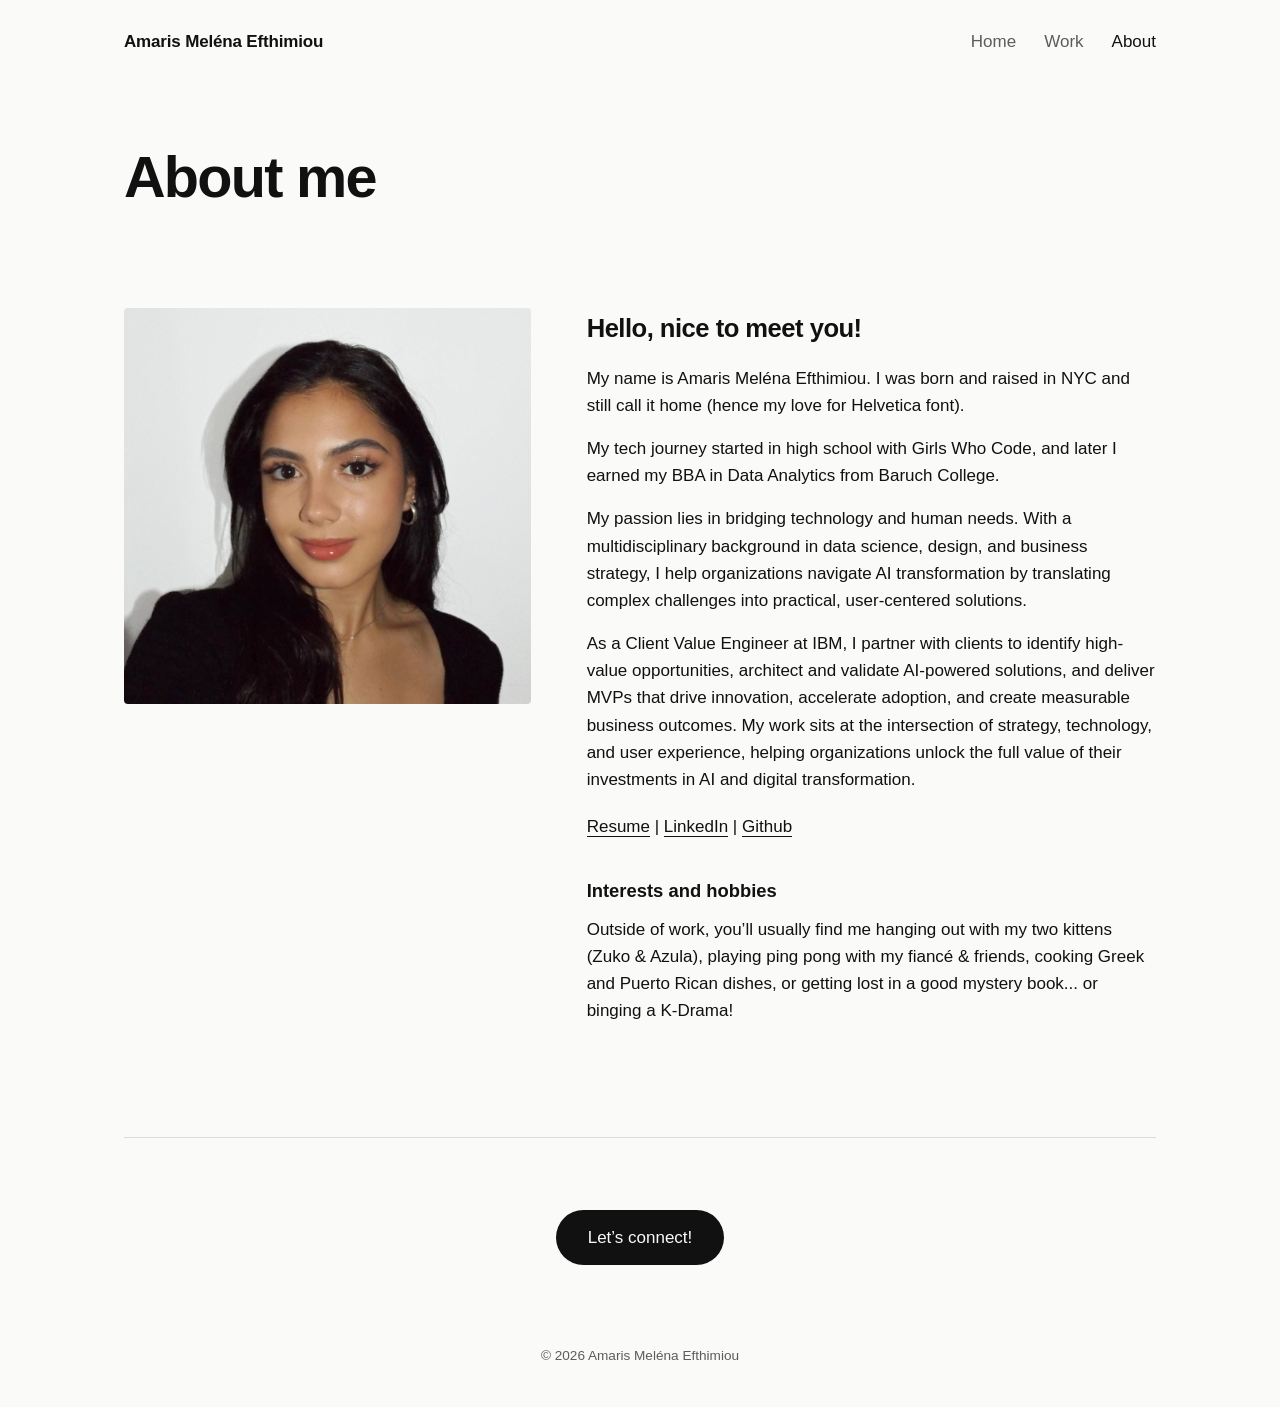
==== about.html @ 48e760cc "Update about.html" ====
<!doctype html>
<html lang="en">
<head>
  <meta charset="utf-8">
  <meta name="viewport" content="width=device-width, initial-scale=1">
  <title>About | Amaris Efthimiou</title>
  <meta name="description" content="About Amaris Meléna Efthimiou, Client Value Engineer at IBM.">
  <link rel="stylesheet" href="styles.css">
</head>
<body>
  <div class="wrap">
    <header class="site-header">
      <a class="site-name" href="index.html">Amaris Meléna Efthimiou</a>
      <nav class="site-nav">
        <a href="index.html">Home</a>
        <a href="work.html">Work</a>
        <a href="about.html" aria-current="page">About</a>
      </nav>
    </header>

    <main>
      <section class="page-intro">
        <h1>About me</h1>
      </section>

      <section class="about">
        <img src="assets/headshot.png" alt="Portrait of Amaris Meléna Efthimiou">
        <div>
          <h2>Hello, nice to meet you!</h2>
          <p>My name is Amaris Meléna Efthimiou. I was born and raised in NYC and still call it home (hence my love for Helvetica font).</p>
          <p>My tech journey started in high school with Girls Who Code, and later I earned my BBA in Data Analytics from Baruch College.</p>
          <p>My passion lies in bridging technology and human needs. With a multidisciplinary background in data science, design, and business strategy, I help organizations navigate AI transformation by translating complex challenges into practical, user-centered solutions.</p>
          <p>As a Client Value Engineer at IBM, I partner with clients to identify high-value opportunities, architect and validate AI-powered solutions, and deliver MVPs that drive innovation, accelerate adoption, and create measurable business outcomes. My work sits at the intersection of strategy, technology, and user experience, helping organizations unlock the full value of their investments in AI and digital transformation.</p>
          <p class="links">
            <!-- TODO: replace RESUME_URL and GITHUB_URL with your real links -->
            <a href="RESUME_URL" target="_blank" rel="noopener">Resume</a> |
            <a href="https://www.linkedin.com/in/amarisefthimiou/" target="_blank" rel="noopener">LinkedIn</a> |
            <a href="GITHUB_URL" target="_blank" rel="noopener">Github</a>
          </p>

          <h3>Interests and hobbies</h3>
          <p>Outside of work, you’ll usually find me hanging out with my two kittens (Zuko &amp; Azula), playing ping pong with my fiancé &amp; friends, cooking Greek and Puerto Rican dishes, or getting lost in a good mystery book... or binging a K-Drama!</p>
        </div>
      </section>
    </main>

    <section class="cta">
      <a class="btn" href="https://www.linkedin.com/in/amarisefthimiou/" target="_blank" rel="noopener">Let’s connect!</a>
    </section>
    <footer class="site-footer">© 2026 Amaris Meléna Efthimiou</footer>
  </div>
     <script src="sparkle.js"></script>
</body>
</html>
---- styles.css ----
:root {
  --bg: #fafaf8;
  --text: #111111;
  --muted: #5c5c5c;
  --rule: #dcdcd6;
  --accent: #111111;
  --max: 1080px;
  --font: "Helvetica Neue", Helvetica, Arial, sans-serif;
}

* { box-sizing: border-box; margin: 0; padding: 0; }

html { scroll-behavior: smooth; }

body {
  background: var(--bg);
  color: var(--text);
  font-family: var(--font);
  font-size: 17px;
  line-height: 1.6;
  -webkit-font-smoothing: antialiased;
}

a { color: inherit; }
img { max-width: 100%; display: block; }

.wrap { max-width: var(--max); margin: 0 auto; padding: 0 24px; }

/* Header */
.site-header {
  display: flex;
  justify-content: space-between;
  align-items: center;
  padding: 28px 0;
  gap: 16px;
  flex-wrap: wrap;
}
.site-name { font-weight: 700; text-decoration: none; letter-spacing: -0.01em; }
.site-nav { display: flex; gap: 28px; }
.site-nav a { text-decoration: none; color: var(--muted); transition: color .15s; }
.site-nav a:hover, .site-nav a[aria-current="page"] { color: var(--text); }

/* Hero */
.hero {
  display: grid;
  grid-template-columns: 1.3fr 1fr;
  gap: 56px;
  align-items: center;
  padding: 64px 0 80px;
}
.hero h1 {
  font-size: clamp(2.4rem, 5.5vw, 4.2rem);
  line-height: 1.05;
  letter-spacing: -0.03em;
  font-weight: 700;
  margin-bottom: 24px;
}
.hero p { font-size: 1.15rem; color: var(--muted); max-width: 520px; }
.tags { margin-top: 24px; font-size: .95rem; font-weight: 500; letter-spacing: .01em; }
.hero-img img { border-radius: 4px; width: 100%; object-fit: cover; }

/* Section labels */
.eyebrow {
  font-size: .8rem;
  text-transform: uppercase;
  letter-spacing: .12em;
  color: var(--muted);
  margin-bottom: 20px;
}

/* Project list */
.projects { list-style: none; border-top: 1px solid var(--rule); }
.projects li { border-bottom: 1px solid var(--rule); }
.projects a {
  display: grid;
  grid-template-columns: 1fr 2fr auto;
  gap: 32px;
  align-items: baseline;
  padding: 32px 0;
  text-decoration: none;
  transition: padding-left .2s;
}
.projects a:hover { padding-left: 12px; }
.projects h3 { font-size: 1.5rem; letter-spacing: -0.02em; font-weight: 700; }
.projects p { color: var(--muted); }
.projects .arrow { white-space: nowrap; font-weight: 500; }

.more { display: inline-block; margin-top: 28px; font-weight: 500; text-decoration: none; border-bottom: 1px solid currentColor; }

/* Page intro */
.page-intro { padding: 64px 0 48px; max-width: 720px; }
.page-intro h1 {
  font-size: clamp(2.2rem, 5vw, 3.6rem);
  letter-spacing: -0.03em;
  line-height: 1.05;
  margin-bottom: 20px;
}
.page-intro p { color: var(--muted); font-size: 1.1rem; }

/* About */
.about { display: grid; grid-template-columns: 1fr 1.4fr; gap: 56px; padding: 32px 0 64px; align-items: start; }
.about img { border-radius: 4px; }
.about h2 { font-size: 1.6rem; letter-spacing: -0.02em; margin-bottom: 16px; }
.about h3 { font-size: 1.15rem; margin: 36px 0 10px; }
.about p + p { margin-top: 16px; }
.about .links { margin-top: 20px; font-weight: 500; }
.about .links a { text-decoration: none; border-bottom: 1px solid currentColor; }

/* Case study */
.case-head { display: grid; grid-template-columns: 1.4fr 1fr; gap: 48px; align-items: end; padding: 56px 0 48px; border-bottom: 1px solid var(--rule); }
.case-head .meta { color: var(--muted); font-size: .95rem; margin-bottom: 12px; }
.case-head h1 { font-size: clamp(2.4rem, 6vw, 4.4rem); line-height: 1; letter-spacing: -0.035em; margin-bottom: 14px; }
.case-head .client { font-size: 1.15rem; }
.case-head .note { font-style: italic; color: var(--muted); font-size: .95rem; }
.case-head .art { display: flex; gap: 16px; justify-content: flex-end; }
.case-head .art img { max-height: 240px; width: auto; }

.case-body { max-width: 760px; padding: 48px 0 32px; }
.case-body section { margin-bottom: 48px; }
.case-body h2 {
  font-size: .8rem;
  text-transform: uppercase;
  letter-spacing: .12em;
  color: var(--muted);
  font-weight: 600;
  margin-bottom: 14px;
}
.case-body h3 { font-size: 1.1rem; margin: 24px 0 8px; }
.case-body p + p, .case-body p + ul, .case-body ul + p, .case-body p + ol { margin-top: 12px; }
.case-body ul, .case-body ol { padding-left: 1.3em; }
.case-body li { margin: 6px 0; }
.case-body li ul { margin-top: 6px; }

.impact { list-style: none; padding: 0 !important; display: grid; gap: 0; border-top: 1px solid var(--rule); }
.impact li { padding: 14px 0; border-bottom: 1px solid var(--rule); margin: 0 !important; }

blockquote {
  border-left: 3px solid var(--text);
  padding: 8px 0 8px 24px;
  margin: 32px 0;
  font-size: 1.15rem;
  line-height: 1.55;
}
.quote-by { display: flex; align-items: center; gap: 16px; margin-top: 16px; }
.quote-by img { width: 56px; height: 56px; border-radius: 50%; object-fit: cover; }
.quote-by strong { display: block; }
.quote-by span { color: var(--muted); font-size: .95rem; }

.gallery { display: grid; gap: 48px; padding: 16px 0 48px; }
.gallery figure { margin: 0; }
.gallery img { border: 1px solid var(--rule); border-radius: 4px; width: 100%; }
.gallery figcaption { margin-top: 12px; }
.gallery figcaption strong { display: block; }
.gallery figcaption span { color: var(--muted); }

/* Footer CTA */
.cta { padding: 72px 0 56px; border-top: 1px solid var(--rule); margin-top: 48px; text-align: center; }
.btn {
  display: inline-block;
  background: var(--accent);
  color: var(--bg);
  padding: 14px 32px;
  border-radius: 999px;
  text-decoration: none;
  font-weight: 500;
  transition: transform .15s;
}
.btn:hover { transform: translateY(-2px); }
.site-footer { padding: 24px 0 40px; color: var(--muted); font-size: .85rem; text-align: center; }

@media (max-width: 760px) {
  .hero, .about, .case-head { grid-template-columns: 1fr; gap: 32px; }
  .hero { padding: 32px 0 56px; }
  .case-head .art { justify-content: flex-start; }
  .projects a { grid-template-columns: 1fr; gap: 8px; }
  .site-nav { gap: 20px; }
}
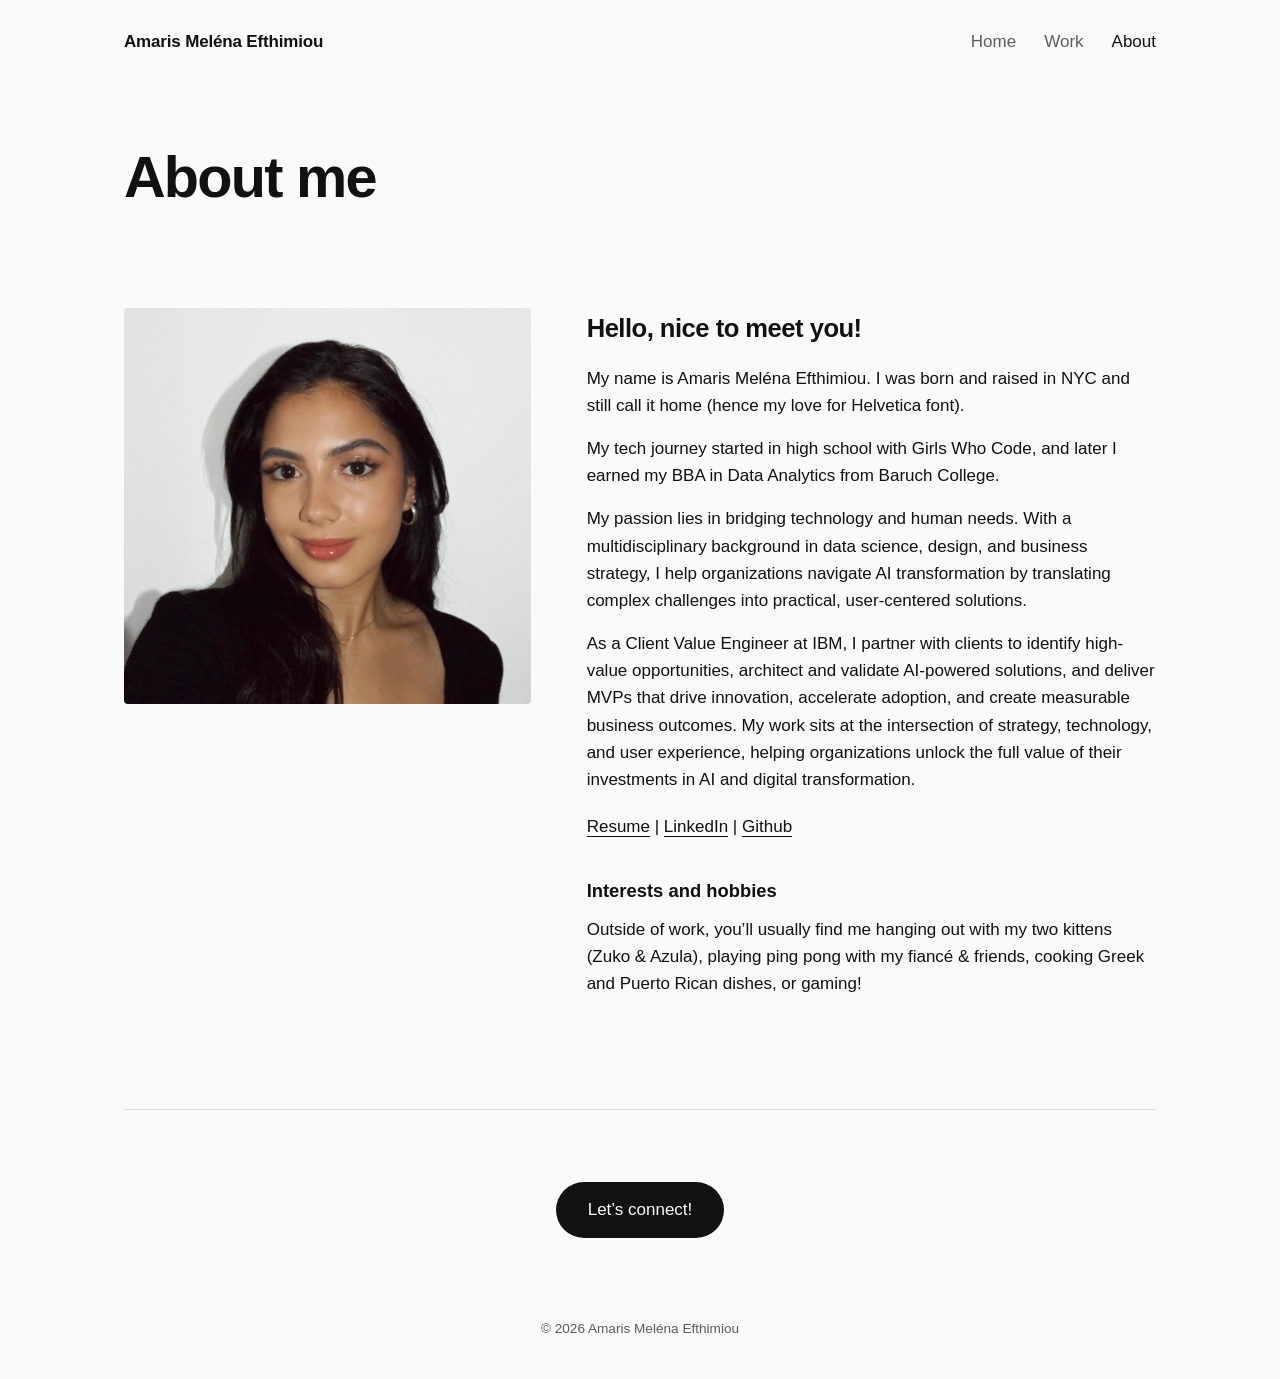
==== commit 88a671e0: "Update about.html" ====
--- a/about.html
+++ b/about.html
@@ -5,6 +5,9 @@
   <meta name="viewport" content="width=device-width, initial-scale=1">
   <title>About | Amaris Efthimiou</title>
   <meta name="description" content="About Amaris Meléna Efthimiou, Client Value Engineer at IBM.">
+   <link rel="icon" href="favicon.svg" type="image/svg+xml">
+   <link rel="icon" href="favicon.ico" sizes="any">
+   <link rel="apple-touch-icon" href="apple-touch-icon.png">
   <link rel="stylesheet" href="styles.css">
 </head>
 <body>
@@ -39,7 +42,7 @@
           </p>
 
           <h3>Interests and hobbies</h3>
-          <p>Outside of work, you’ll usually find me hanging out with my two kittens (Zuko &amp; Azula), playing ping pong with my fiancé &amp; friends, cooking Greek and Puerto Rican dishes, or getting lost in a good mystery book... or binging a K-Drama!</p>
+          <p>Outside of work, you’ll usually find me hanging out with my two kittens (Zuko &amp; Azula), playing ping pong with my fiancé &amp; friends, cooking Greek and Puerto Rican dishes, or gaming!</p>
         </div>
       </section>
     </main>
--- a/styles.css
+++ b/styles.css
@@ -175,3 +175,5 @@
   .projects a { grid-template-columns: 1fr; gap: 8px; }
   .site-nav { gap: 20px; }
 }
+.impact li ul { list-style: disc; padding-left: 1.3em !important; margin-top: 8px; }
+.impact li li { padding: 2px 0; border: none; }
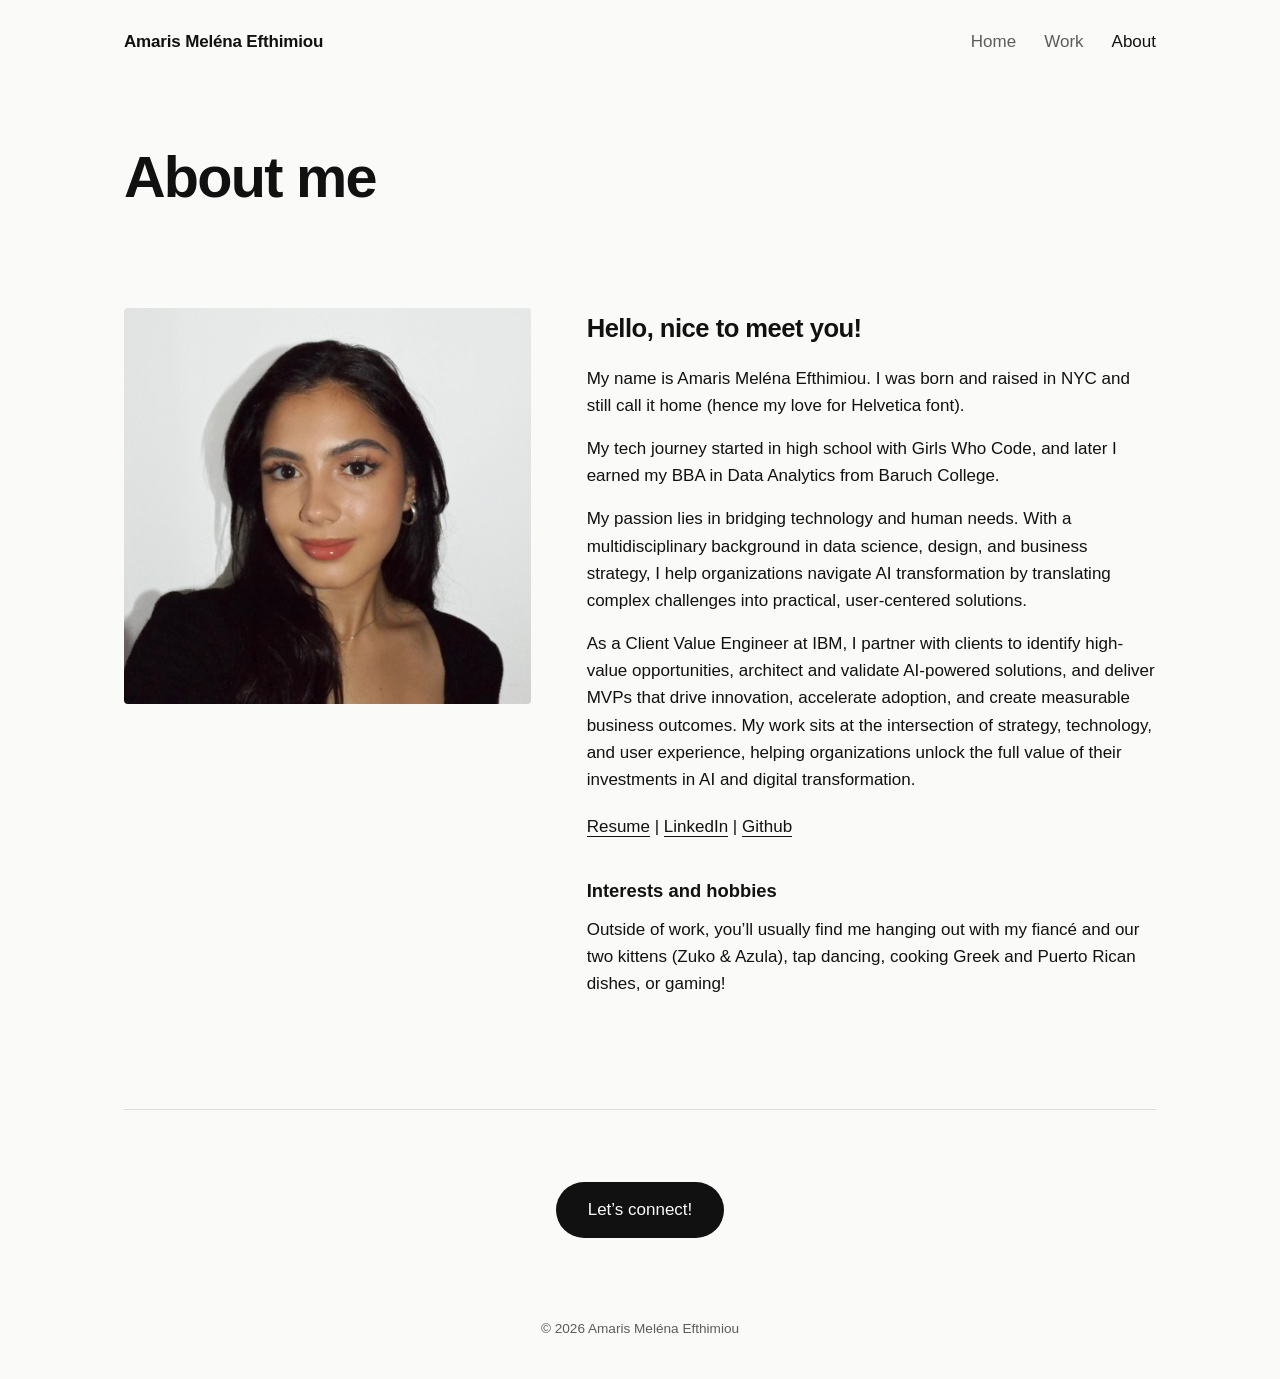
==== commit 6c7fcfbf: "Update about.html" ====
--- a/about.html
+++ b/about.html
@@ -42,7 +42,7 @@
           </p>
 
           <h3>Interests and hobbies</h3>
-          <p>Outside of work, you’ll usually find me hanging out with my two kittens (Zuko &amp; Azula), playing ping pong with my fiancé &amp; friends, cooking Greek and Puerto Rican dishes, or gaming!</p>
+          <p>Outside of work, you’ll usually find me hanging out with my fiancé and our two kittens (Zuko &amp; Azula), tap dancing, cooking Greek and Puerto Rican dishes, or gaming!</p>
         </div>
       </section>
     </main>
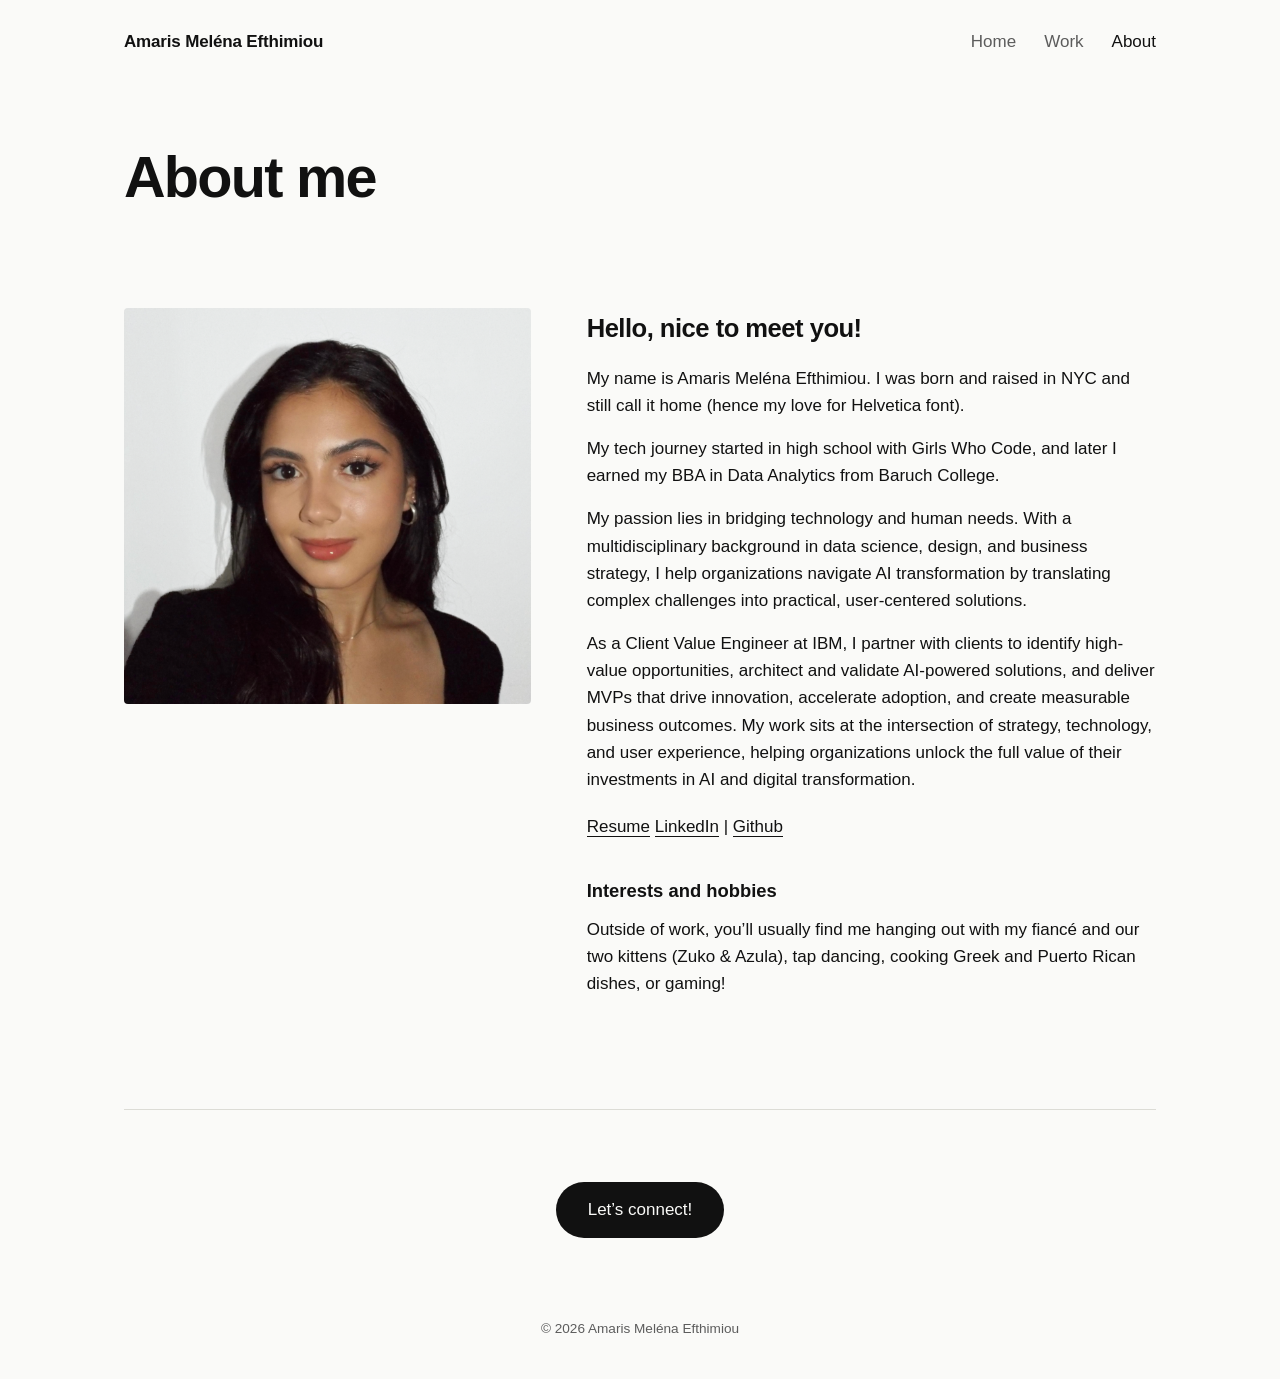
==== commit e98214ff: "Update about.html" ====
--- a/about.html
+++ b/about.html
@@ -35,8 +35,7 @@
           <p>My passion lies in bridging technology and human needs. With a multidisciplinary background in data science, design, and business strategy, I help organizations navigate AI transformation by translating complex challenges into practical, user-centered solutions.</p>
           <p>As a Client Value Engineer at IBM, I partner with clients to identify high-value opportunities, architect and validate AI-powered solutions, and deliver MVPs that drive innovation, accelerate adoption, and create measurable business outcomes. My work sits at the intersection of strategy, technology, and user experience, helping organizations unlock the full value of their investments in AI and digital transformation.</p>
           <p class="links">
-            <!-- TODO: replace RESUME_URL and GITHUB_URL with your real links -->
-            <a href="RESUME_URL" target="_blank" rel="noopener">Resume</a> |
+            <a href="Amaris_Efthimiou_Resume_2026.pdf" target="_blank" rel="noopener">Resume</a>
             <a href="https://www.linkedin.com/in/amarisefthimiou/" target="_blank" rel="noopener">LinkedIn</a> |
             <a href="GITHUB_URL" target="_blank" rel="noopener">Github</a>
           </p>
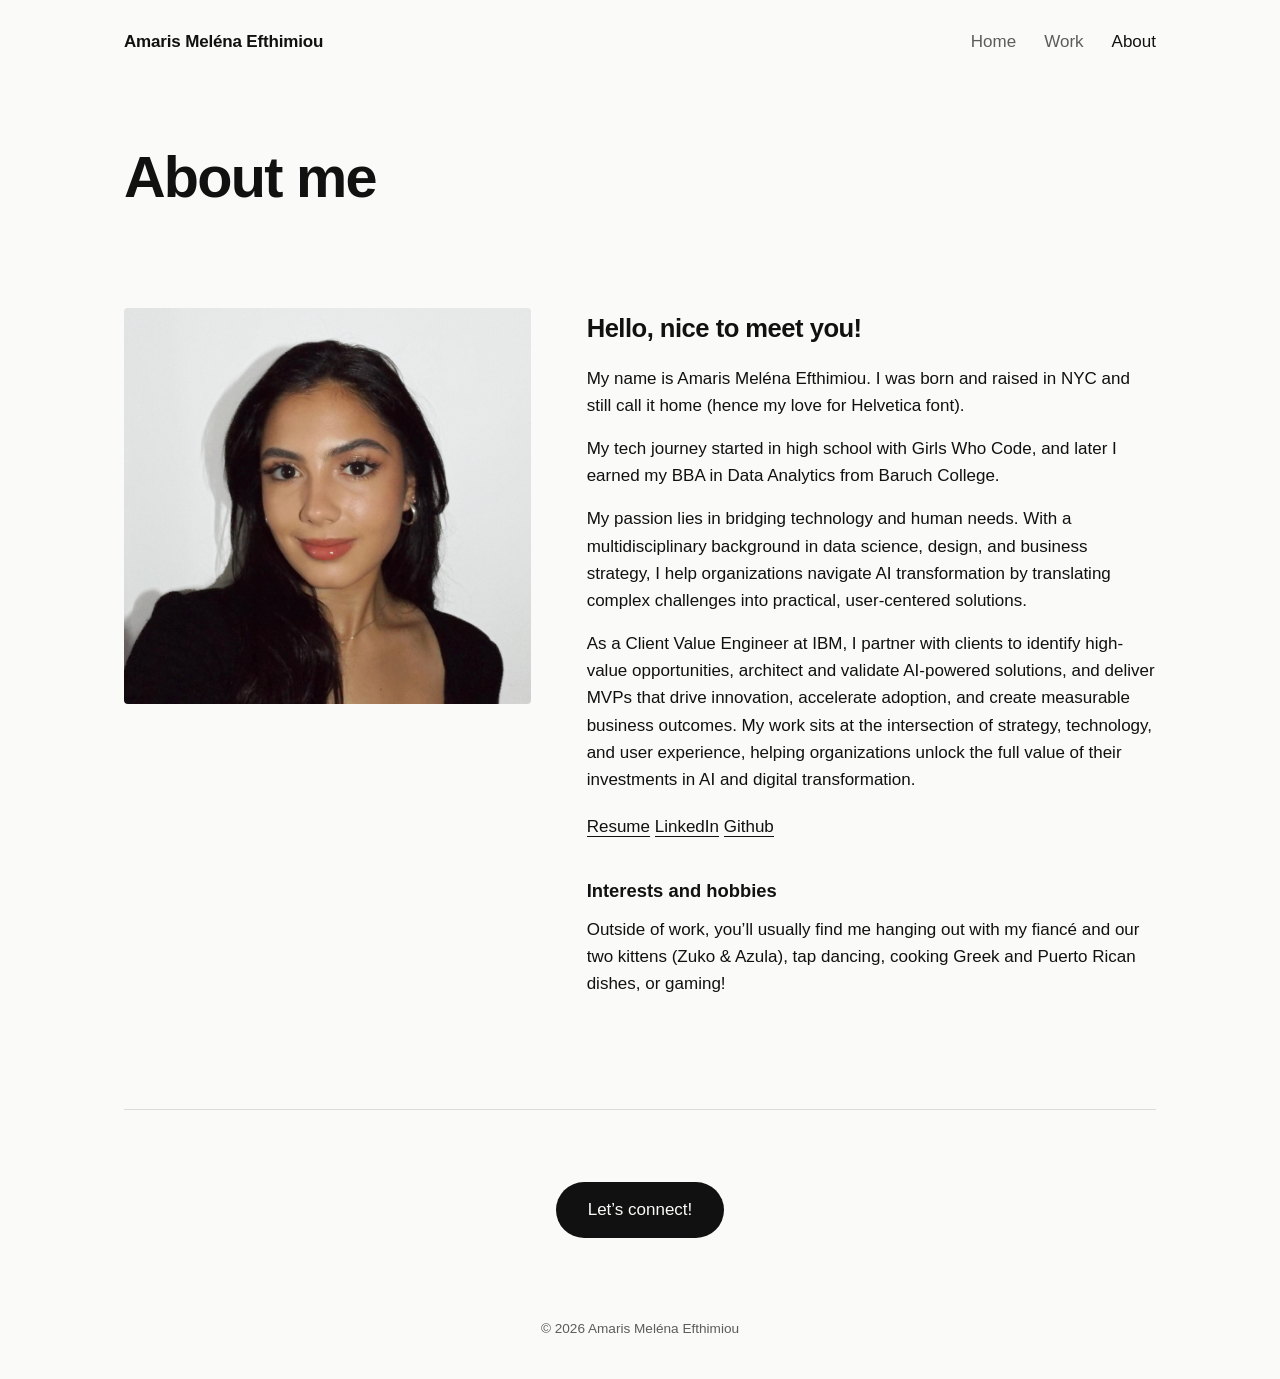
==== commit f33aa379: "Update about.html" ====
--- a/about.html
+++ b/about.html
@@ -36,8 +36,8 @@
           <p>As a Client Value Engineer at IBM, I partner with clients to identify high-value opportunities, architect and validate AI-powered solutions, and deliver MVPs that drive innovation, accelerate adoption, and create measurable business outcomes. My work sits at the intersection of strategy, technology, and user experience, helping organizations unlock the full value of their investments in AI and digital transformation.</p>
           <p class="links">
             <a href="Amaris_Efthimiou_Resume_2026.pdf" target="_blank" rel="noopener">Resume</a>
-            <a href="https://www.linkedin.com/in/amarisefthimiou/" target="_blank" rel="noopener">LinkedIn</a> |
-            <a href="GITHUB_URL" target="_blank" rel="noopener">Github</a>
+            <a href="https://www.linkedin.com/in/amarisefthimiou/" target="_blank" rel="noopener">LinkedIn</a>
+            <a href="https://www.github.com/amaris-eft" target="_blank" rel="noopener">Github</a>
           </p>
 
           <h3>Interests and hobbies</h3>
